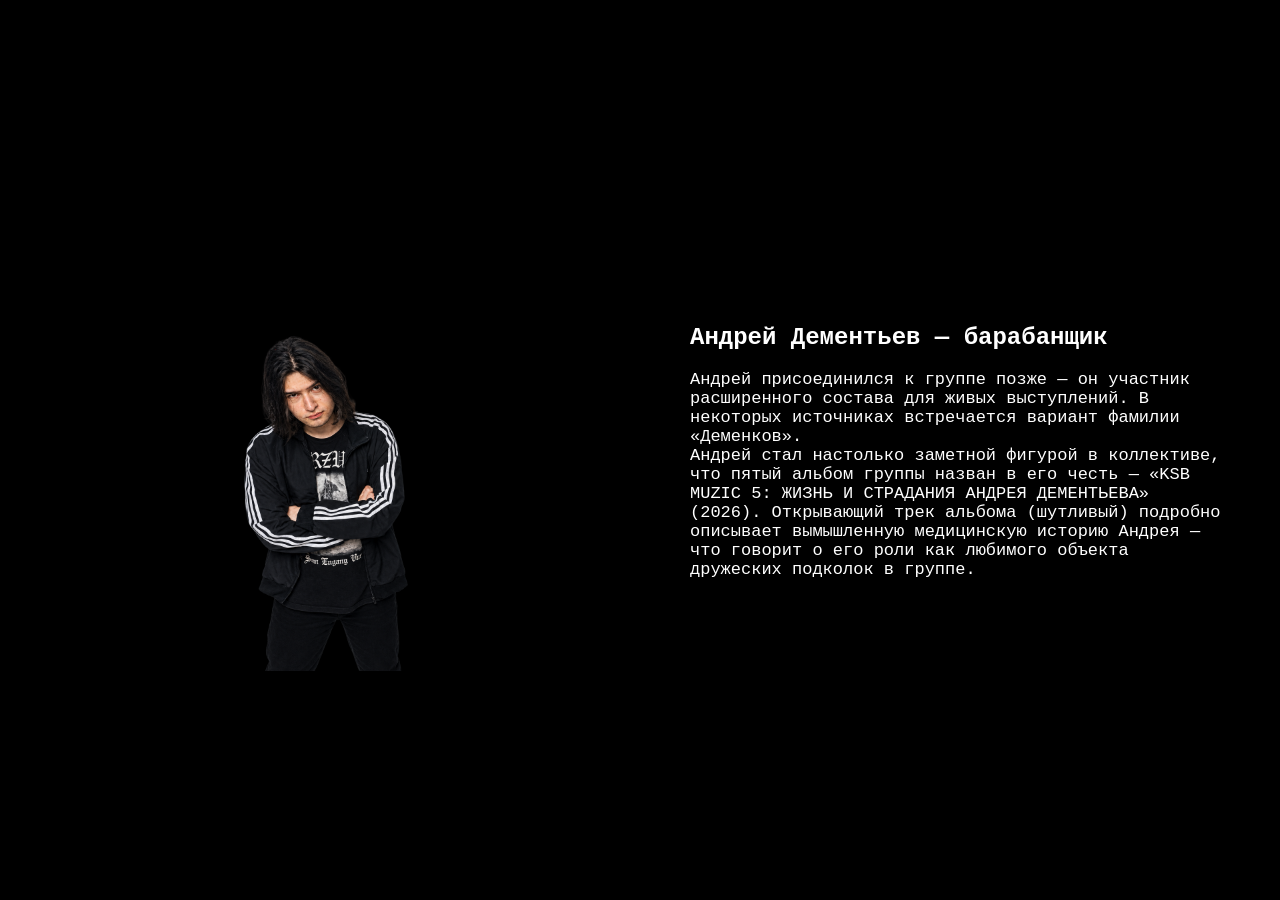
==== andr.html @ 301f91e6 "Add files via upload" ====
<!DOCTYPE html>
<html lang="ru">
<head>
    <meta charset="utf-8" />
    <meta name="viewport" content="width=device-width, initial-scale=1.0" />
    <link rel="stylesheet" href="style.css" />
    <title>Андрей Дементьев</title>
</head>
<body>
    <section class="memberPage">
        <div class="memberImage">
            <img src="images/андрей.png" class="mainImage" />
            <img src="images/андрей2.jpg" class="photoLeft" />
            <img src="images/андрей3.1.jpg" class="photoRight" />
        </div>

        <div class="memberInfo">
            <h1>Андрей Дементьев — барабанщик</h1>
            <p>
                Андрей присоединился к группе позже — он участник расширенного состава для живых выступлений. В некоторых источниках встречается вариант фамилии «Деменков».<br />
                Андрей стал настолько заметной фигурой в коллективе, что пятый альбом группы назван в его честь — «KSB MUZIC 5: ЖИЗНЬ И СТРАДАНИЯ АНДРЕЯ ДЕМЕНТЬЕВА» (2026). Открывающий трек альбома (шутливый) подробно описывает вымышленную медицинскую историю Андрея — что говорит о его роли как любимого объекта дружеских подколок в группе.
            </p>
        </div>
    </section>
</body>
</html>
---- style.css ----
* {
    box-sizing: border-box;
}

html,
body {
    margin: 0;
    height: 100%;
    scroll-behavior: smooth;
    background: black;
}

.logo {
    font-size: 24px;
    font-weight: bold;
    text-align: center;
}

.logo a {
    font-size: 24px;
    font-weight: bold;
    text-decoration: none;
    color: white;
}

/* =========================
   ГЛАВНАЯ
   ========================= */

.mainPic {
    width: 100%;
    height: 100vh;
    background-image:
        linear-gradient(rgba(0, 0, 0, 0.55), rgba(0, 0, 0, 0.55)),
        url(https://avatars.mds.yandex.net/get-afishanew/4768735/13fa4399eeb7d39a54dc8a29b2d18888/orig);
    background-size: cover;
    background-position: center top;
    background-repeat: no-repeat;

    position: relative;
    display: flex;
    justify-content: center;
    align-items: center;

    color: white;
}

.text {
    text-align: center;
    max-width: 800px;
    padding: 30px;
    font-family: 'Courier New';
}

.button {
    margin-top: 20px;
    margin-left: 30px;
    background: black;
    padding: 10px 20px;
    border-radius: 20px;
    color: white;
    box-shadow: 0 8px 15px rgba(0, 0, 0, 0.2);
    transition: transform 0.2s, box-shadow 0.2s;
}

.button:hover {
    transform: translateY(-4px);
    box-shadow: 0 12px 27px rgba(0, 0, 0, 0.4);
}

.button:active {
    transform: scale(0.97);
}

.buttonCont {
    display: inline-block;
    margin-top: 10px;
    background: none;
    color: white;
    text-decoration: none;
    border: 1px solid white;
    padding: 14px 35px;
    font-size: 18px;
    border-radius: 4px;
    transition: 0.3s;
}

/* =========================
   ABOUT
   ========================= */

.about {
    min-height: 100vh;
    background-color: black;
    color: white;
    font-size: 18px;
    text-align: center;
    padding: 100px 8%;
    font-family: 'Courier New';
}

.aboutText {
    margin: 0 auto 70px;
}

.aboutText h2 {
    font-size: 48px;
    margin: 0 0 20px;
}

.aboutText p {
    font-size: 20px;
    line-height: 1.6;
    margin: 0;
}

/* =========================
   КАРТОЧКИ УЧАСТНИКОВ
   ========================= */

.members {
    display: grid;
    grid-template-columns: repeat(3, 1fr);
    gap: 30px;
    max-width: 1200px;
    margin: 0 auto;
}

.memberCard {
    position: relative;
    width: 100%;
    height: 450px;
    overflow: hidden;
}

.memberCard img {
    width: 100%;
    height: 100%;
    object-fit: cover;
    object-position: center;
    display: block;
}

.cardOverlay {
    position: absolute;
    left: 0;
    bottom: 0;
    width: 100%;
    padding: 25px;
    background: linear-gradient(transparent, rgba(0, 0, 0, 0.7));
}

.cardOverlay h3 {
    margin: 0 0 15px;
    font-size: 24px;
}

.detailsButton {
    display: inline-block;
    padding: 9px 20px;
    border: 1px solid white;
    color: white;
    text-decoration: none;
    transition: 0.3s;
}

.detailsButton:hover {
    background: white;
    color: black;
}

/* =========================
   СТРАНИЦА УЧАСТНИКА
   ========================= */

.memberPage {
    background: black;
    color: white;
    font-family: 'Courier New';
    display: grid;
    grid-template-columns: 1fr 1fr;
    align-items: center;
    height: 100dvh;
    overflow: hidden;
}

.memberImage {
    position: relative;
    width: 100%;
    min-width: 0;

    display: flex;
    justify-content: center;
    align-items: center;

    transform: translateY(50px);
    opacity: 0;
    overflow: hidden;
    animation: picGo 1s ease forwards;
}

.memberImage img {
    display: block;
    width: 80%;
    height: auto;
    transition: transform 0.5s ease;
    overflow: hidden;
}

.mainImage {
    position: relative;
    z-index: 1;
}

/* =========================
   ЛЕВАЯ ФОТО
   ========================= */

.photoLeft {
    position: absolute;

    top: 100px;
    left: 30px;

    width: 30% !important;
    height: auto;

    object-fit: cover;

    transform: translateX(-120%);
    transition: transform 0.5s ease;

    z-index: 2;
    border-radius: 10px;

    pointer-events: none;
}

/* =========================
   ПРАВАЯ ФОТО
   ========================= */

.photoRight {
    position: absolute;

    top: 30%;
    left: 0;

    width: 30% !important;
    height: auto;

    object-fit: cover;

    transform: translateX(340%);
    transition: transform 0.5s ease;

    z-index: 3;
    border-radius: 10px;

    pointer-events: none;
}

/* =========================
   АНИМАЦИЯ ТОЛЬКО НА ПК
   ========================= */

@media (hover: hover) and (min-width: 1025px) {

    .memberImage img:hover {
        transform: scale(1.04);
    }

    .memberImage:hover .photoLeft {
        transform: translateX(0);
    }

    .memberImage:hover .photoRight {
        transform: translateX(200%);
    }
}

/* =========================
   АНИМАЦИЯ ПОЯВЛЕНИЯ
   ========================= */

@keyframes picGo {
    from {
        opacity: 0;
    }

    to {
        opacity: 1;
    }
}

.memberInfo {
    padding: 50px;
    align-self: center;

    opacity: 0;
    animation: picGo 1s ease forwards;
}

.memberInfo p {
    font-size: 17px;
}

/* =========================
   ПЛАНШЕТ
   ========================= */

@media (max-width: 1024px) {

    .members {
        grid-template-columns: repeat(2, 1fr);
    }

    /* Дополнительные фото скрыты */
    .photoLeft,
    .photoRight {
        display: none;
    }
    .memberPage{
        overflow: visible;
    }
}

/* =========================
   ТЕЛЕФОН
   ========================= */

@media (max-width: 724px) {

    .about {
        padding: 70px 20px;
    }

    .aboutText h2 {
        font-size: 36px;
    }

    .aboutText p {
        font-size: 17px;
    }

    .members {
        grid-template-columns: 1fr;
    }

    .memberPage {
        height: auto;
        min-height: 100vh;
        grid-template-columns: 1fr;
        overflow: visible;
    }

    .memberImage {
        height: 60vh;
    }

    /* ПОЛНОСТЬЮ УБИРАЕМ ДОПОЛНИТЕЛЬНЫЕ ФОТО */
    .photoLeft,
    .photoRight {
        display: none !important;
    }

    /* На телефоне нет увеличения главной фотографии */
    .memberImage img {
        transform: none !important;
    }
}
@media (max-width: 1024px) and (orientation: landscape) {

    .memberPage {
        height: auto;
        min-height: 100dvh;

        grid-template-columns: 1fr;

        overflow: visible;
    }

    .memberImage {
        height: auto;
        min-height: 70vh;
    }

    .memberImage img {
        width: 60%;
        transform: none !important;
    }

    .photoLeft,
    .photoRight {
        display: none !important;
    }

    .memberInfo {
        padding: 30px 8%;
    }
}
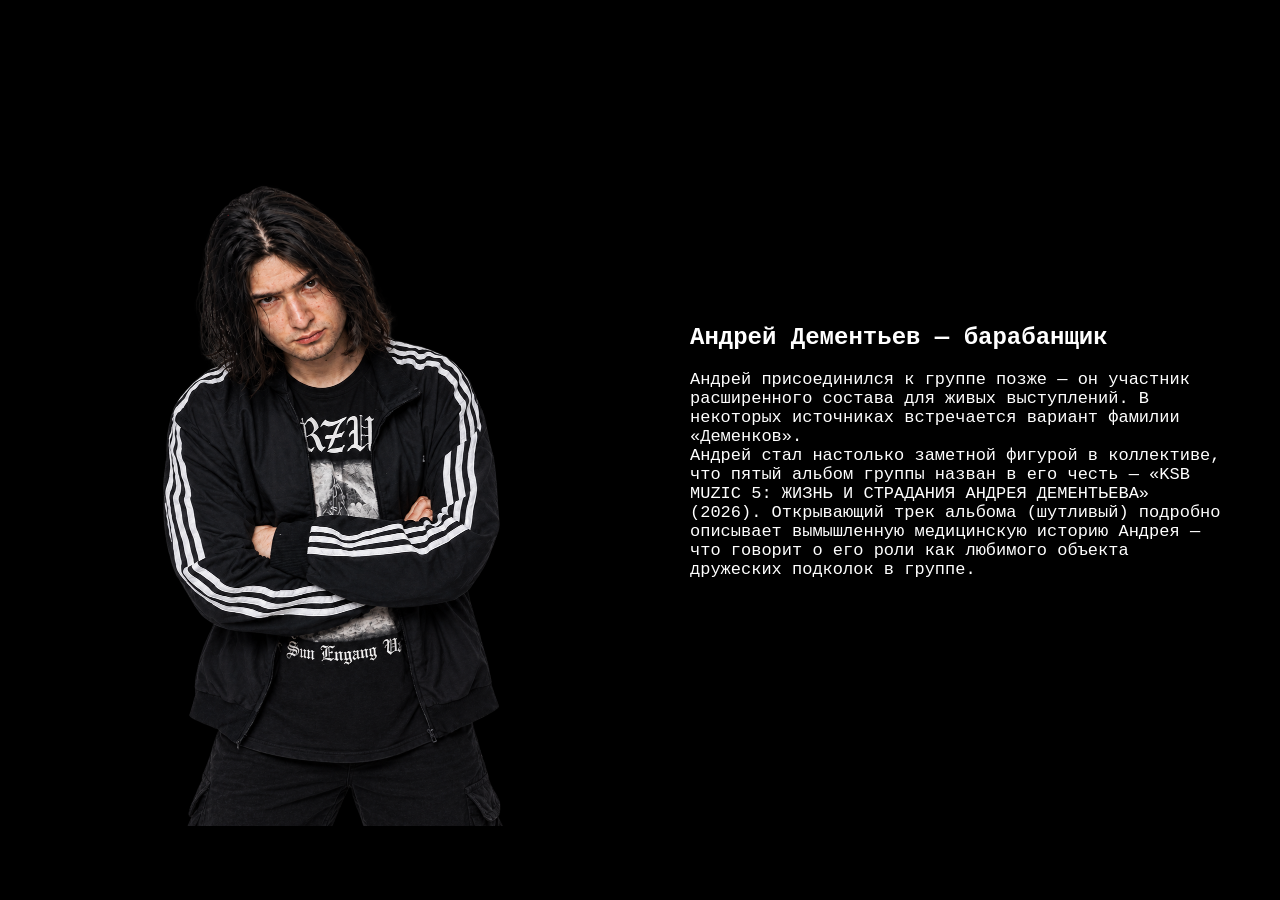
==== commit 59ae8447: "Update andr.html" ====
--- a/andr.html
+++ b/andr.html
@@ -23,4 +23,4 @@
         </div>
     </section>
 </body>
-</html>+</html>
